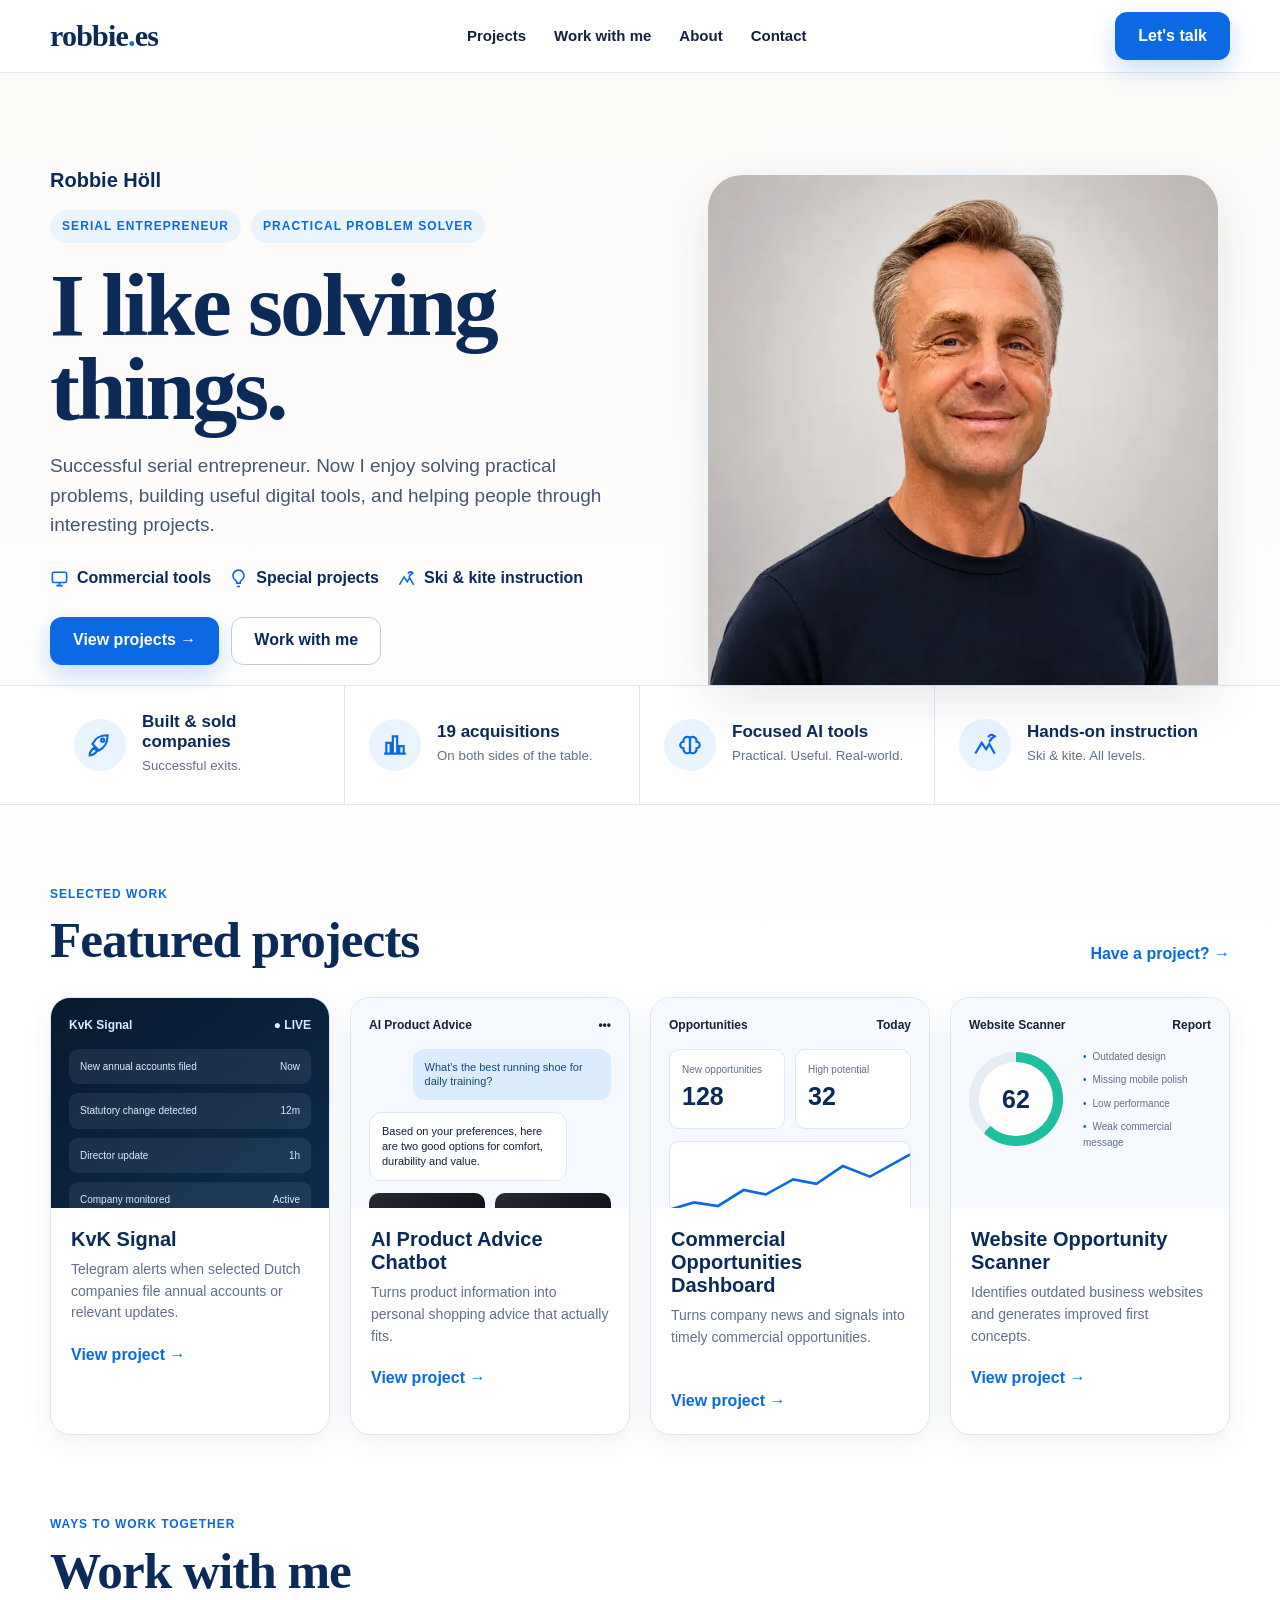
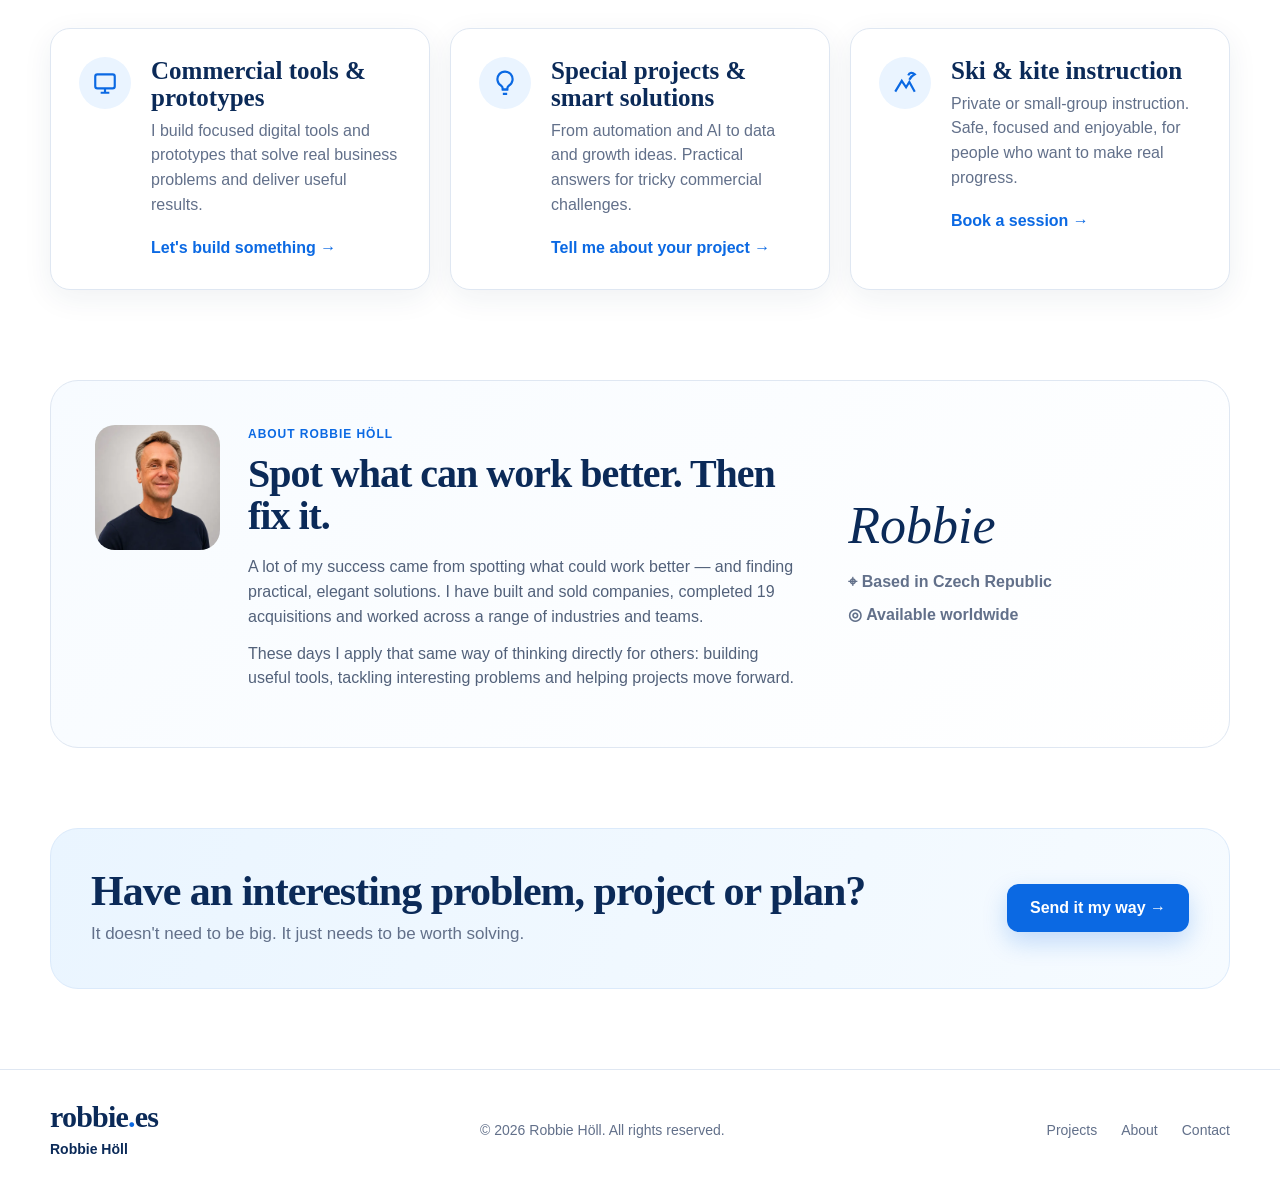
==== 2/index.html @ a3612c38 "Add an optimized comparison site at /2. Extract embedded portraits to shared assets and keep the new" ====
<!doctype html>
<html lang="en">
<head>
  <meta charset="utf-8">
  <meta name="viewport" content="width=device-width, initial-scale=1">
  <meta name="description" content="Robbie Höll — serial entrepreneur, practical problem solver and builder of focused commercial tools.">
  <title>Robbie Höll — I like solving things | robbie.es</title>
    <link rel="stylesheet" href="styles.css">
  <link rel="icon" href="../favicon.svg" type="image/svg+xml">
</head>
<body>
  <header class="site-header">
    <div class="container nav">
      <a class="brand" href="../index.html" aria-label="Robbie Höll home">robbie<span>.</span>es</a>
      <nav class="nav-links" id="navLinks">
        <a href="#projects">Projects</a>
        <a href="#work">Work with me</a>
        <a href="#about">About</a>
        <a href="#contact">Contact</a>
      </nav>
      <a class="btn btn-primary desktop-cta" href="#contact">Let's talk</a>
      <button class="menu-btn" aria-label="Open menu" onclick="document.getElementById('navLinks').classList.toggle('open')">☰</button>
    </div>
  </header>

  <main id="top">
    <section class="hero">
      <div class="container hero-grid">
        <div>
          <div style="font-weight:800;color:var(--navy);font-size:20px;margin-bottom:14px;">Robbie Höll</div>
          <div class="eyebrows">
            <span class="pill">Serial entrepreneur</span>
            <span class="pill">Practical problem solver</span>
          </div>
          <h1>I like solving<br>things.</h1>
          <p class="hero-copy">Successful serial entrepreneur. Now I enjoy solving practical problems, building useful digital tools, and helping people through interesting projects.</p>
          <div class="hero-tags">
            <span>
              <svg viewBox="0 0 24 24" fill="none" stroke="currentColor" stroke-width="2"><rect x="3" y="4" width="18" height="13" rx="2"/><path d="M8 21h8M12 17v4"/></svg>
              Commercial tools
            </span>
            <span>
              <svg viewBox="0 0 24 24" fill="none" stroke="currentColor" stroke-width="2"><path d="M9 18h6M10 22h4"/><path d="M8.5 14.5A7 7 0 1 1 15.5 14.5C14.5 15.3 14 16 14 18h-4c0-2-.5-2.7-1.5-3.5Z"/></svg>
              Special projects
            </span>
            <span>
              <svg viewBox="0 0 24 24" fill="none" stroke="currentColor" stroke-width="2"><path d="m3 20 6-10 4 6 3-5 5 9"/><path d="M14 6c1-3 4-3 6-1-2 1-4 3-5 5"/></svg>
              Ski & kite instruction
            </span>
          </div>
          <div class="hero-actions">
            <a class="btn btn-primary" href="#projects">View projects →</a>
            <a class="btn btn-secondary" href="#work">Work with me</a>
          </div>
        </div>
        <div class="portrait-wrap">
          <picture>
            <source type="image/webp" srcset="../assets/robbie-portrait-640.webp 640w, ../assets/robbie-portrait-980.webp 980w, ../assets/robbie-portrait.webp 1254w" sizes="(max-width: 640px) 92vw, 510px">
            <img class="portrait" src="../assets/robbie-portrait.jpg" width="510" height="510" alt="Robbie Höll" fetchpriority="high" decoding="async">
          </picture>
        </div>
      </div>
      <div class="proof-strip">
        <div class="container proof-grid">
          <div class="proof-item">
            <div class="icon-circle"><svg viewBox="0 0 24 24" fill="none" stroke="currentColor" stroke-width="2"><path d="M4.5 16.5c-1.5 1.5-2 4-2 5 1 0 3.5-.5 5-2l2-2-3-3-2 2Z"/><path d="M9 15 5 11c3-6 7-8 14-8 0 7-2 11-8 14Z"/><circle cx="14.5" cy="7.5" r="1.5"/></svg></div>
            <div><strong>Built & sold companies</strong><small>Successful exits.</small></div>
          </div>
          <div class="proof-item">
            <div class="icon-circle"><svg viewBox="0 0 24 24" fill="none" stroke="currentColor" stroke-width="2"><path d="M4 20V10h4v10M10 20V4h4v16M16 20v-7h4v7M2 20h20"/></svg></div>
            <div><strong>19 acquisitions</strong><small>On both sides of the table.</small></div>
          </div>
          <div class="proof-item">
            <div class="icon-circle"><svg viewBox="0 0 24 24" fill="none" stroke="currentColor" stroke-width="2"><path d="M9.5 4.5A3.5 3.5 0 0 0 6 8v1a3 3 0 0 0 0 6v1a3.5 3.5 0 0 0 6 2.5V5.5a3.5 3.5 0 0 0-2.5-1Z"/><path d="M14.5 4.5A3.5 3.5 0 0 1 18 8v1a3 3 0 0 1 0 6v1a3.5 3.5 0 0 1-6 2.5V5.5a3.5 3.5 0 0 1 2.5-1Z"/></svg></div>
            <div><strong>Focused AI tools</strong><small>Practical. Useful. Real-world.</small></div>
          </div>
          <div class="proof-item">
            <div class="icon-circle"><svg viewBox="0 0 24 24" fill="none" stroke="currentColor" stroke-width="2"><path d="m3 20 6-10 4 6 3-5 5 9"/><path d="M15 5c1-3 4-3 6-1-2 1-4 3-5 5"/></svg></div>
            <div><strong>Hands-on instruction</strong><small>Ski & kite. All levels.</small></div>
          </div>
        </div>
      </div>
    </section>

    <section id="projects">
      <div class="container">
        <div class="section-head">
          <div>
            <div class="section-kicker">Selected work</div>
            <h2>Featured projects</h2>
          </div>
          <a class="section-link" href="#contact">Have a project? →</a>
        </div>

        <div class="projects">
          <article class="card">
            <div class="project-visual dark-ui">
              <div class="mock-top"><span>KvK Signal</span><span>● LIVE</span></div>
              <div class="mock-list">
                <div class="mock-row"><span>New annual accounts filed</span><span>Now</span></div>
                <div class="mock-row"><span>Statutory change detected</span><span>12m</span></div>
                <div class="mock-row"><span>Director update</span><span>1h</span></div>
                <div class="mock-row"><span>Company monitored</span><span>Active</span></div>
              </div>
            </div>
            <div class="project-body">
              <h3>KvK Signal</h3>
              <p>Telegram alerts when selected Dutch companies file annual accounts or relevant updates.</p>
              <button class="text-link" onclick="openProject('kvk')">View project →</button>
            </div>
          </article>

          <article class="card">
            <div class="project-visual light-ui">
              <div class="mock-top"><span>AI Product Advice</span><span>•••</span></div>
              <div class="chat">
                <div class="bubble user">What's the best running shoe for daily training?</div>
                <div class="bubble ai">Based on your preferences, here are two good options for comfort, durability and value.</div>
                <div class="shoe-row"><div class="shoe"></div><div class="shoe"></div></div>
              </div>
            </div>
            <div class="project-body">
              <h3>AI Product Advice Chatbot</h3>
              <p>Turns product information into personal shopping advice that actually fits.</p>
              <button class="text-link" onclick="openProject('chatbot')">View project →</button>
            </div>
          </article>

          <article class="card">
            <div class="project-visual light-ui">
              <div class="mock-top"><span>Opportunities</span><span>Today</span></div>
              <div class="metrics">
                <div class="metric"><span>New opportunities</span><strong>128</strong></div>
                <div class="metric"><span>High potential</span><strong>32</strong></div>
              </div>
              <div class="chart">
                <svg viewBox="0 0 300 90" preserveAspectRatio="none">
                  <polyline fill="none" stroke="#0b69e3" stroke-width="3" points="0,76 30,68 60,72 92,54 120,59 154,42 183,47 216,27 250,39 300,14"/>
                </svg>
              </div>
            </div>
            <div class="project-body">
              <h3>Commercial Opportunities Dashboard</h3>
              <p>Turns company news and signals into timely commercial opportunities.</p>
              <button class="text-link" onclick="openProject('dashboard')">View project →</button>
            </div>
          </article>

          <article class="card">
            <div class="project-visual light-ui">
              <div class="mock-top"><span>Website Scanner</span><span>Report</span></div>
              <div class="scanner">
                <div class="score"><strong>62</strong></div>
                <div class="issues">
                  <div>Outdated design</div>
                  <div>Missing mobile polish</div>
                  <div>Low performance</div>
                  <div>Weak commercial message</div>
                </div>
              </div>
            </div>
            <div class="project-body">
              <h3>Website Opportunity Scanner</h3>
              <p>Identifies outdated business websites and generates improved first concepts.</p>
              <button class="text-link" onclick="openProject('scanner')">View project →</button>
            </div>
          </article>
        </div>
      </div>
    </section>

    <section id="work" style="padding-top:0">
      <div class="container">
        <div class="section-head">
          <div>
            <div class="section-kicker">Ways to work together</div>
            <h2>Work with me</h2>
          </div>
        </div>
        <div class="services">
          <article class="card service">
            <div class="icon-circle"><svg viewBox="0 0 24 24" fill="none" stroke="currentColor" stroke-width="2"><rect x="3" y="4" width="18" height="13" rx="2"/><path d="M8 21h8M12 17v4"/></svg></div>
            <div><h3>Commercial tools & prototypes</h3><p>I build focused digital tools and prototypes that solve real business problems and deliver useful results.</p><a class="text-link" href="#contact">Let's build something →</a></div>
          </article>
          <article class="card service">
            <div class="icon-circle"><svg viewBox="0 0 24 24" fill="none" stroke="currentColor" stroke-width="2"><path d="M9 18h6M10 22h4"/><path d="M8.5 14.5A7 7 0 1 1 15.5 14.5C14.5 15.3 14 16 14 18h-4c0-2-.5-2.7-1.5-3.5Z"/></svg></div>
            <div><h3>Special projects & smart solutions</h3><p>From automation and AI to data and growth ideas. Practical answers for tricky commercial challenges.</p><a class="text-link" href="#contact">Tell me about your project →</a></div>
          </article>
          <article class="card service">
            <div class="icon-circle"><svg viewBox="0 0 24 24" fill="none" stroke="currentColor" stroke-width="2"><path d="m3 20 6-10 4 6 3-5 5 9"/><path d="M15 5c1-3 4-3 6-1-2 1-4 3-5 5"/></svg></div>
            <div><h3>Ski & kite instruction</h3><p>Private or small-group instruction. Safe, focused and enjoyable, for people who want to make real progress.</p><a class="text-link" href="#contact">Book a session →</a></div>
          </article>
        </div>
      </div>
    </section>

    <section id="about" style="padding-top:10px">
      <div class="container about">
        <div class="about-main">
          <picture>
            <source type="image/webp" srcset="../assets/robbie-portrait-640.webp 640w, ../assets/robbie-portrait-980.webp 980w" sizes="125px">
            <img class="about-photo" src="../assets/robbie-portrait.jpg" width="125" height="125" alt="Robbie Höll" loading="lazy" decoding="async">
          </picture>
          <div>
            <div class="section-kicker">About Robbie Höll</div>
            <h2 style="font-size:40px;margin-bottom:18px">Spot what can work better. Then fix it.</h2>
            <p>A lot of my success came from spotting what could work better — and finding practical, elegant solutions. I have built and sold companies, completed 19 acquisitions and worked across a range of industries and teams.</p>
            <p>These days I apply that same way of thinking directly for others: building useful tools, tackling interesting problems and helping projects move forward.</p>
          </div>
        </div>
        <div>
          <div class="signature">Robbie</div>
          <div class="location">
            <span>⌖ Based in Czech Republic</span>
            <span>◎ Available worldwide</span>
          </div>
        </div>
      </div>
    </section>

    <section id="contact" style="padding-top:0">
      <div class="container cta">
        <div>
          <h2>Have an interesting problem, project or plan?</h2>
          <p>It doesn't need to be big. It just needs to be worth solving.</p>
        </div>
        <a class="btn btn-primary" href="mailto:info@robbie.es?subject=An%20interesting%20project">Send it my way →</a>
      </div>
    </section>
  </main>

  <footer>
    <div class="container footer-grid">
      <div><a class="brand" href="#top">robbie<span>.</span>es</a><div style="margin-top:6px;color:var(--navy);font-weight:750;">Robbie Höll</div></div>
      <span>© 2026 Robbie Höll. All rights reserved.</span>
      <div class="footer-links">
        <a href="#projects">Projects</a>
        <a href="#about">About</a>
        <a href="#contact">Contact</a>
      </div>
    </div>
  </footer>

  <div class="modal" id="projectModal" onclick="if(event.target===this) closeProject()">
    <div class="modal-card">
      <button class="close" onclick="closeProject()" aria-label="Close">×</button>
      <div id="modalContent"></div>
    </div>
  </div>

  <script src="main.js" defer></script>
</body>
</html>
---- 2/styles.css ----
:root {
      --navy:#0b2a58;
      --blue:#0b69e3;
      --blue-2:#2f8cff;
      --ink:#13213a;
      --muted:#62708a;
      --line:#dfe7f2;
      --soft:#f4f8fd;
      --warm:#fbfaf7;
      --white:#ffffff;
      --shadow:0 18px 50px rgba(21,45,82,.10);
      --radius:20px;
      --serif: Georgia, "Times New Roman", serif;
      --sans: Inter, ui-sans-serif, -apple-system, BlinkMacSystemFont, "Segoe UI", sans-serif;
    }

    * { box-sizing:border-box; }
    html { scroll-behavior:smooth; }
    body {
      margin:0;
      font-family:var(--sans);
      color:var(--ink);
      background:linear-gradient(180deg,var(--warm) 0,#fff 36%);
      line-height:1.55;
    }
    a { color:inherit; text-decoration:none; }
    button, input, textarea { font:inherit; }
    .container { width:min(1180px, calc(100% - 40px)); margin:auto; }

    .site-header {
      position:sticky; top:0; z-index:20;
      backdrop-filter: blur(16px);
      background:rgba(255,255,255,.88);
      border-bottom:1px solid rgba(223,231,242,.9);
    }
    .nav {
      min-height:72px; display:flex; align-items:center; justify-content:space-between; gap:24px;
    }
    .brand {
      font:700 30px/1 var(--serif);
      color:var(--navy);
      letter-spacing:-.8px;
    }
    .brand span { color:var(--blue); }
    .nav-links { display:flex; align-items:center; gap:28px; font-weight:650; font-size:15px; }
    .nav-links a:hover { color:var(--blue); }
    .btn {
      display:inline-flex; align-items:center; justify-content:center; gap:10px;
      min-height:48px; padding:0 22px; border-radius:12px; border:1px solid transparent;
      font-weight:750; cursor:pointer; transition:.2s ease;
    }
    .btn-primary { background:var(--blue); color:white; box-shadow:0 10px 24px rgba(11,105,227,.22); }
    .btn-primary:hover { transform:translateY(-2px); background:#075fcf; }
    .btn-secondary { background:white; color:var(--navy); border-color:#bfcce0; }
    .btn-secondary:hover { border-color:var(--blue); color:var(--blue); }
    .menu-btn { display:none; border:0; background:none; font-size:26px; }

    .hero {
      padding:72px 0 0;
      overflow:hidden;
    }
    .hero-grid {
      display:grid; grid-template-columns:1.05fr .95fr; align-items:center; gap:56px;
    }
    .eyebrows { display:flex; flex-wrap:wrap; gap:10px; margin-bottom:20px; }
    .pill {
      padding:7px 12px; border-radius:999px; background:#eaf4ff; color:var(--blue);
      font-size:12px; letter-spacing:.09em; font-weight:850; text-transform:uppercase;
    }
    h1 {
      margin:0 0 20px; font:700 clamp(58px,7vw,96px)/.94 var(--serif);
      color:var(--navy); letter-spacing:-3px;
    }
    .hero-copy { font-size:19px; color:#465570; max-width:650px; }
    .hero-tags { display:flex; flex-wrap:wrap; gap:18px; margin:26px 0; color:var(--navy); font-weight:700; }
    .hero-tags span { display:flex; align-items:center; gap:8px; }
    .hero-tags svg { width:19px; height:19px; color:var(--blue); }
    .hero-actions { display:flex; flex-wrap:wrap; gap:12px; }

    .portrait-wrap {
      min-height:540px; display:flex; align-items:flex-end; justify-content:center;
      position:relative; width:100%;
    }
    .portrait-wrap::before {
      content:""; position:absolute; width:520px; height:520px; border-radius:50%;
      background:radial-gradient(circle at 40% 38%, #e9f4ff 0, #f7fbff 42%, transparent 70%);
      z-index:0;
    }
    .portrait {
      position:relative; z-index:1; display:block; width:min(100%,510px); max-width:510px;
      aspect-ratio:1 / 1; height:auto;
      object-fit:cover; object-position:center 18%;
      border-radius:34px 34px 0 0;
      filter:saturate(.96) contrast(1.02);
      box-shadow:var(--shadow);
    }
    .portrait-wrap picture { display:block; width:min(100%,510px); }

    .proof-strip {
      margin-top:0; border-top:1px solid var(--line); border-bottom:1px solid var(--line);
      background:rgba(255,255,255,.86);
    }
    .proof-grid {
      display:grid; grid-template-columns:repeat(4,1fr);
    }
    .proof-item {
      display:flex; gap:16px; align-items:center; padding:26px 24px;
      border-right:1px solid var(--line);
    }
    .proof-item:last-child { border-right:0; }
    .icon-circle {
      width:52px; height:52px; flex:0 0 52px; border-radius:50%;
      display:grid; place-items:center; background:#eaf4ff; color:var(--blue);
    }
    .icon-circle svg { width:26px; height:26px; }
    .proof-item strong { display:block; color:var(--navy); font-size:17px; line-height:1.2; }
    .proof-item small { color:var(--muted); }

    section { padding:80px 0; }
    .section-head {
      display:flex; align-items:end; justify-content:space-between; gap:20px; margin-bottom:30px;
    }
    h2 { margin:0; font:700 clamp(38px,4vw,54px)/1.05 var(--serif); color:var(--navy); letter-spacing:-1px; }
    .section-kicker { color:var(--blue); font-weight:800; letter-spacing:.08em; text-transform:uppercase; font-size:12px; margin-bottom:10px; }
    .section-link { color:var(--blue); font-weight:800; }

    .projects { display:grid; grid-template-columns:repeat(4,1fr); gap:20px; }
    .card {
      background:white; border:1px solid var(--line); border-radius:var(--radius); overflow:hidden;
      box-shadow:0 8px 30px rgba(24,53,89,.07); transition:.22s ease;
    }
    .card:hover { transform:translateY(-5px); box-shadow:var(--shadow); }
    .project-visual { height:210px; padding:18px; position:relative; overflow:hidden; }
    .dark-ui { background:linear-gradient(145deg,#071a2f,#0d2b4d); color:#dcecff; }
    .light-ui { background:#f6f9fd; }
    .project-body { padding:20px; }
    .project-body h3 { margin:0 0 8px; color:var(--navy); font-size:20px; line-height:1.16; }
    .project-body p { margin:0 0 18px; color:var(--muted); font-size:14px; min-height:66px; }
    .text-link { color:var(--blue); font-weight:800; cursor:pointer; border:0; background:none; padding:0; }

    .mock-top { display:flex; justify-content:space-between; align-items:center; font-size:12px; font-weight:800; margin-bottom:14px; }
    .mock-list { display:grid; gap:9px; }
    .mock-row {
      display:flex; justify-content:space-between; gap:8px; padding:10px 11px;
      border-radius:9px; background:rgba(255,255,255,.075); font-size:10px;
    }
    .chat { display:grid; gap:12px; }
    .bubble { max-width:82%; padding:11px 12px; border-radius:12px; font-size:11px; line-height:1.35; }
    .bubble.user { margin-left:auto; background:#dcecff; color:#16477e; }
    .bubble.ai { background:white; border:1px solid var(--line); }
    .shoe-row { display:flex; gap:10px; }
    .shoe { flex:1; height:52px; border-radius:10px; background:linear-gradient(145deg,#272b33,#080a0d); position:relative; }
    .shoe:after { content:""; position:absolute; width:60%; height:12px; border-radius:99px 99px 30px 30px; background:#fff; opacity:.9; bottom:8px; left:20%; transform:skewX(-15deg); }
    .metrics { display:grid; grid-template-columns:1fr 1fr; gap:10px; }
    .metric { padding:12px; border-radius:10px; background:white; border:1px solid var(--line); }
    .metric span { display:block; color:var(--muted); font-size:10px; }
    .metric strong { font-size:25px; color:var(--navy); }
    .chart {
      margin-top:12px; height:82px; background:white; border:1px solid var(--line); border-radius:10px;
      position:relative; overflow:hidden;
    }
    .chart svg { width:100%; height:100%; }
    .scanner { display:grid; grid-template-columns:100px 1fr; gap:14px; align-items:center; }
    .score {
      width:94px; height:94px; border-radius:50%; display:grid; place-items:center;
      background:conic-gradient(#1dbf9f 0 62%, #e6edf5 62%);
      position:relative;
    }
    .score:before { content:""; position:absolute; inset:10px; border-radius:50%; background:white; }
    .score strong { position:relative; font-size:25px; color:var(--navy); }
    .issues { display:grid; gap:8px; font-size:10px; color:var(--muted); }
    .issues div::before { content:"•"; color:var(--blue); margin-right:6px; }

    .services { display:grid; grid-template-columns:repeat(3,1fr); gap:20px; }
    .service { padding:28px; display:flex; gap:20px; }
    .service h3 { margin:0 0 8px; font:700 25px/1.08 var(--serif); color:var(--navy); }
    .service p { margin:0 0 18px; color:var(--muted); }

    .about {
      display:grid; grid-template-columns:1.35fr .65fr; gap:54px; align-items:center;
      background:linear-gradient(135deg,#f7fbff,#fff); border:1px solid var(--line);
      border-radius:28px; padding:44px;
    }
    .about-main { display:grid; grid-template-columns:125px 1fr; gap:28px; align-items:start; }
    .about-photo { width:125px; height:125px; object-fit:cover; border-radius:20px; }
    .about p { color:#52617a; margin:0 0 12px; }
    .signature { font:italic 52px/1 "Brush Script MT", cursive; color:var(--navy); }
    .location { margin-top:18px; display:grid; gap:8px; color:var(--muted); font-weight:650; }

    .cta {
      padding:40px; border-radius:28px; background:linear-gradient(110deg,#eaf5ff,#f6fbff);
      display:flex; align-items:center; justify-content:space-between; gap:30px;
      border:1px solid #dbeafb;
    }
    .cta h2 { font-size:42px; }
    .cta p { margin:8px 0 0; color:var(--muted); font-size:17px; }

    footer { padding:32px 0 42px; border-top:1px solid var(--line); }
    .footer-grid { display:flex; justify-content:space-between; gap:20px; align-items:center; color:var(--muted); font-size:14px; }
    .footer-links { display:flex; gap:24px; }

    .modal {
      position:fixed; inset:0; display:none; place-items:center; background:rgba(5,19,39,.7);
      z-index:50; padding:24px;
    }
    .modal.open { display:grid; }
    .modal-card {
      width:min(700px,100%); max-height:88vh; overflow:auto; background:white; border-radius:24px;
      box-shadow:0 30px 90px rgba(0,0,0,.35); padding:34px; position:relative;
    }
    .modal-card h3 { margin:0 0 12px; font:700 34px/1.1 var(--serif); color:var(--navy); }
    .modal-card p { color:var(--muted); }
    .close {
      position:absolute; right:18px; top:16px; border:0; background:#eef4fa; border-radius:50%;
      width:38px; height:38px; font-size:23px; cursor:pointer;
    }

    @media (max-width: 980px) {
      .nav-links { display:none; position:absolute; top:72px; left:0; right:0; background:white; padding:22px; flex-direction:column; border-bottom:1px solid var(--line); }
      .nav-links.open { display:flex; }
      .menu-btn { display:block; }
      .desktop-cta { display:none; }
      .hero-grid { grid-template-columns:1fr; }
      .portrait-wrap { min-height:auto; }
      .portrait { border-radius:30px; }
      .proof-grid { grid-template-columns:1fr 1fr; }
      .proof-item:nth-child(2) { border-right:0; }
      .proof-item:nth-child(-n+2) { border-bottom:1px solid var(--line); }
      .projects { grid-template-columns:1fr 1fr; }
      .services { grid-template-columns:1fr; }
      .about { grid-template-columns:1fr; }
      .cta { flex-direction:column; align-items:flex-start; }
    }
    @media (max-width: 640px) {
      .container { width:min(100% - 26px,1180px); }
      .hero { padding-top:46px; }
      h1 { font-size:58px; }
      .portrait-wrap::before { width:330px; height:330px; }
      .proof-grid, .projects { grid-template-columns:1fr; }
      .proof-item { border-right:0; border-bottom:1px solid var(--line); }
      .section-head { align-items:flex-start; flex-direction:column; }
      .about { padding:26px; }
      .about-main { grid-template-columns:1fr; }
      .cta { padding:28px; }
      .cta h2 { font-size:34px; }
      .footer-grid { flex-direction:column; align-items:flex-start; }
    }
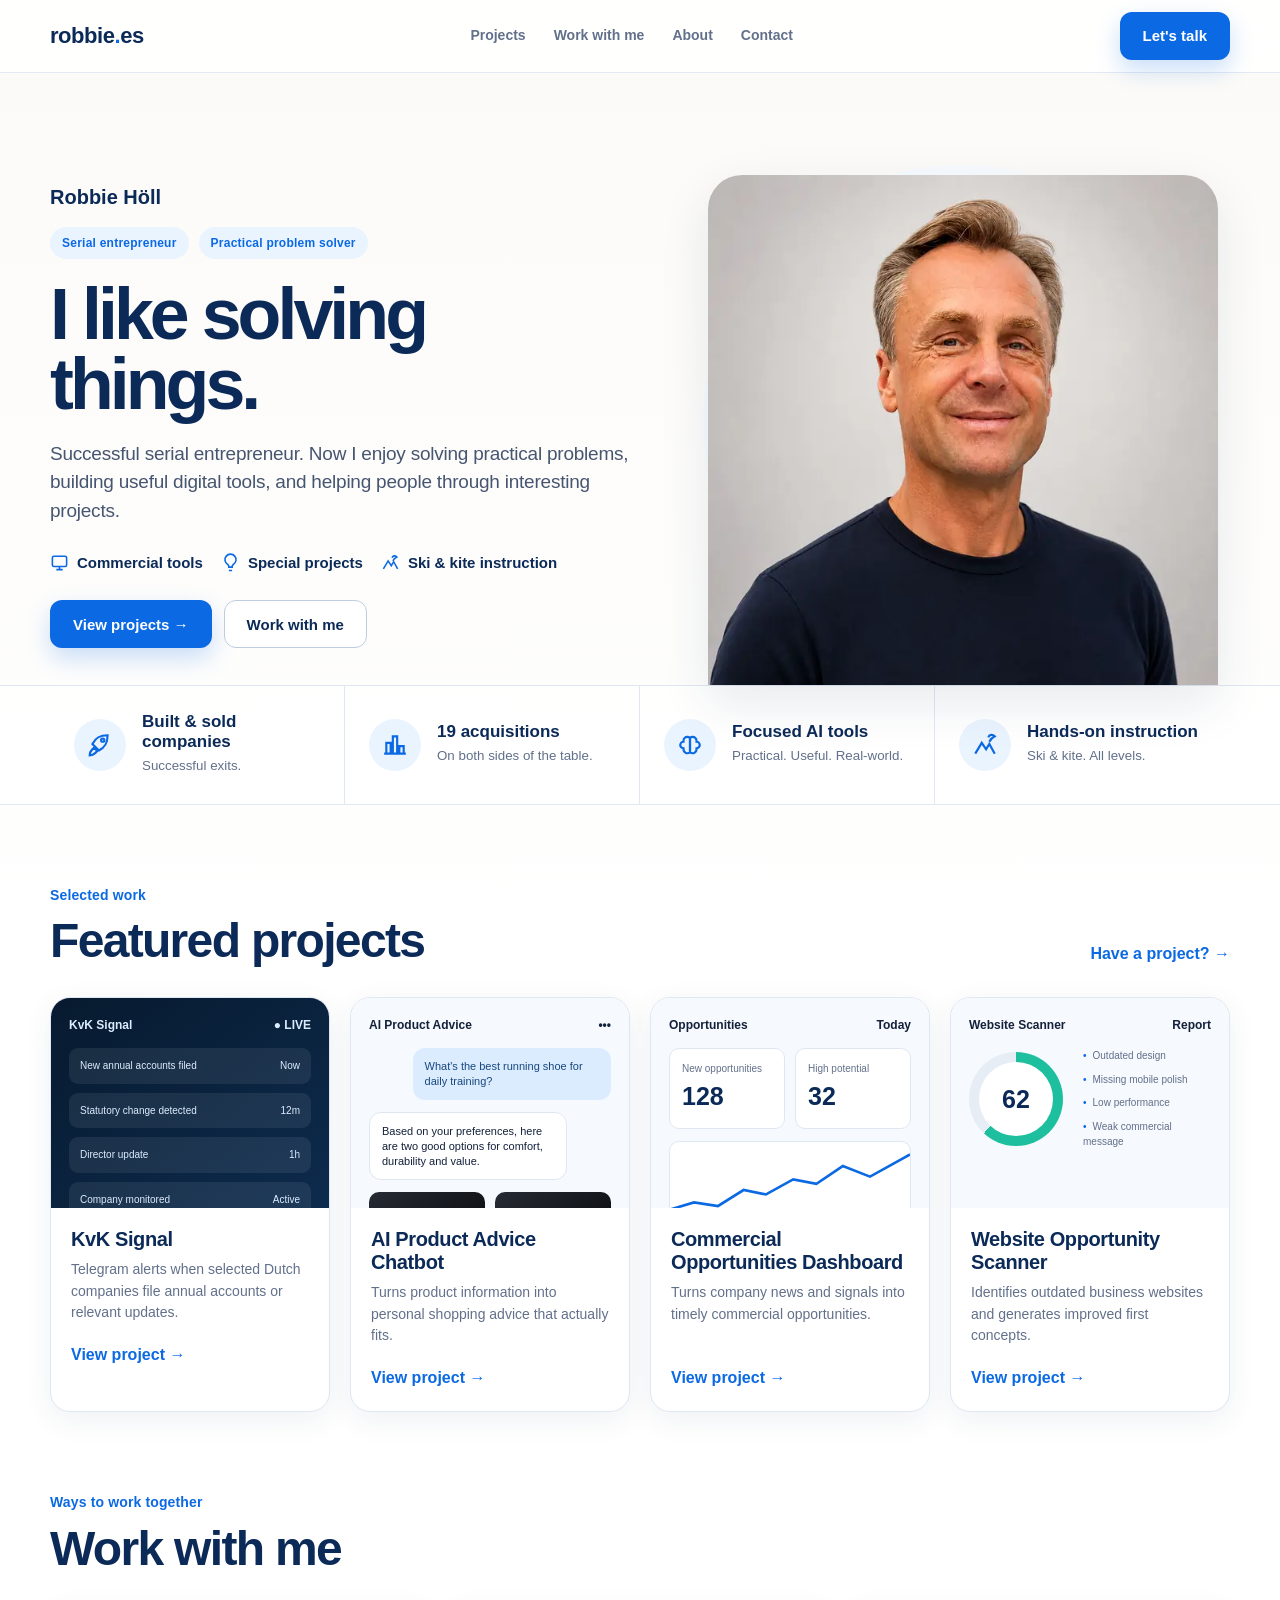
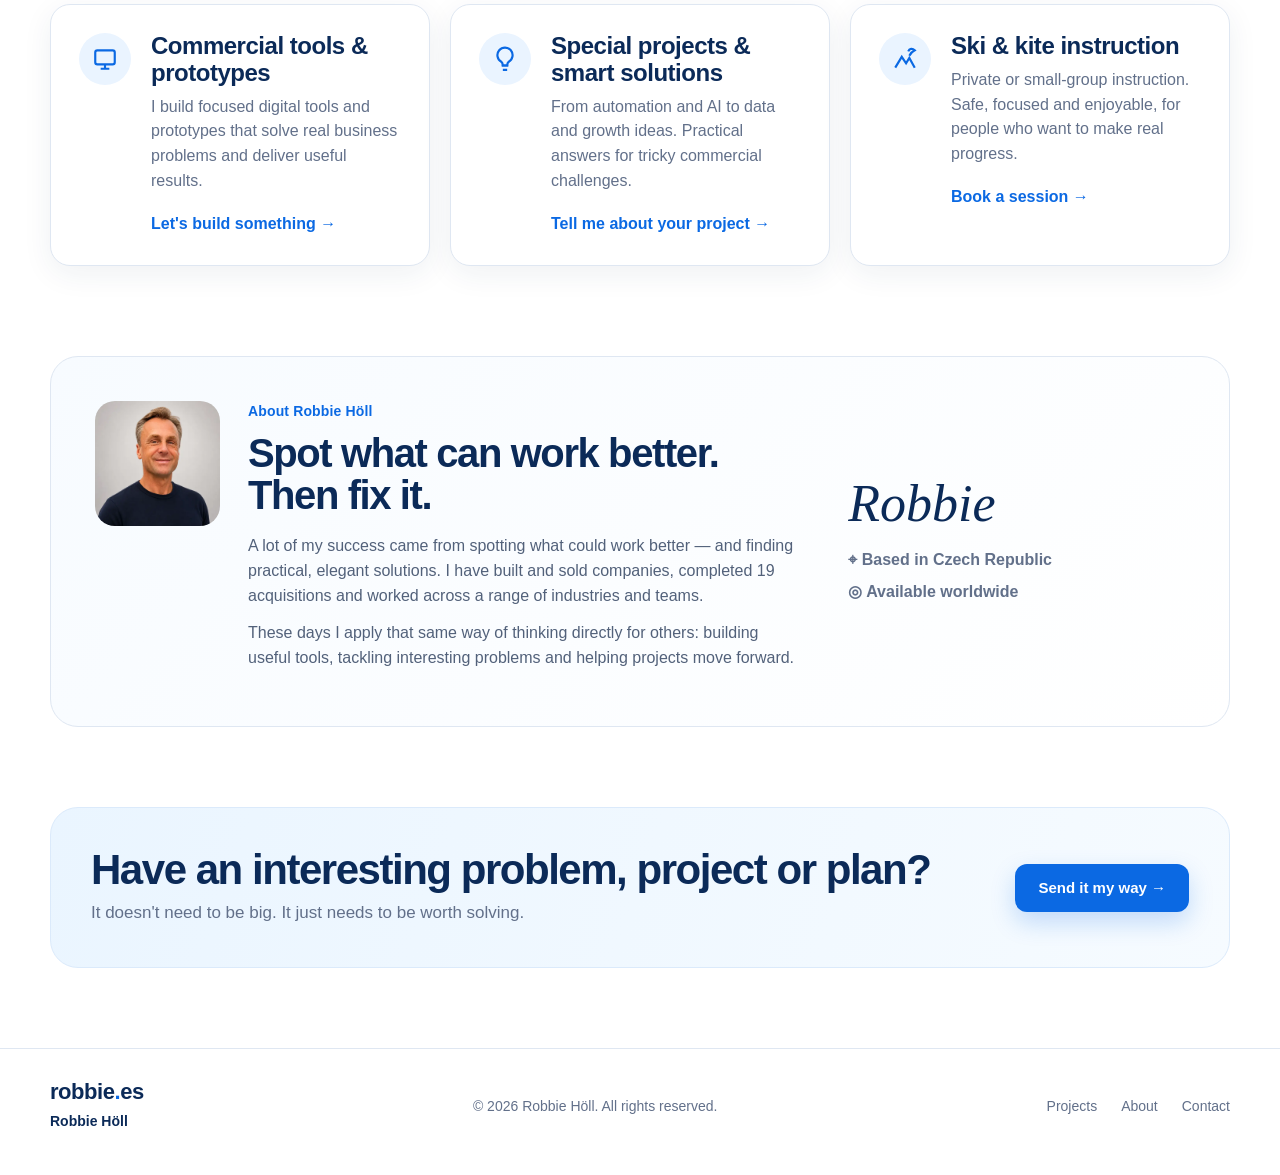
==== commit 9bee1af9: "Calm the /2 typography to match the main site. Replace Georgia/Inter with the same system font stack" ====
--- a/2/index.html
+++ b/2/index.html
@@ -5,7 +5,7 @@
   <meta name="viewport" content="width=device-width, initial-scale=1">
   <meta name="description" content="Robbie Höll — serial entrepreneur, practical problem solver and builder of focused commercial tools.">
   <title>Robbie Höll — I like solving things | robbie.es</title>
-    <link rel="stylesheet" href="styles.css">
+    <link rel="stylesheet" href="styles.css?v=20260730h">
   <link rel="icon" href="../favicon.svg" type="image/svg+xml">
 </head>
 <body>
--- a/2/styles.css
+++ b/2/styles.css
@@ -10,18 +10,18 @@
       --white:#ffffff;
       --shadow:0 18px 50px rgba(21,45,82,.10);
       --radius:20px;
-      --serif: Georgia, "Times New Roman", serif;
-      --sans: Inter, ui-sans-serif, -apple-system, BlinkMacSystemFont, "Segoe UI", sans-serif;
+      --font:-apple-system,BlinkMacSystemFont,"SF Pro Display","SF Pro Text","Helvetica Neue",Arial,sans-serif;
     }
 
     * { box-sizing:border-box; }
     html { scroll-behavior:smooth; }
     body {
       margin:0;
-      font-family:var(--sans);
+      font-family:var(--font);
       color:var(--ink);
       background:linear-gradient(180deg,var(--warm) 0,#fff 36%);
       line-height:1.55;
+      -webkit-font-smoothing:antialiased;
     }
     a { color:inherit; text-decoration:none; }
     button, input, textarea { font:inherit; }
@@ -37,17 +37,17 @@
       min-height:72px; display:flex; align-items:center; justify-content:space-between; gap:24px;
     }
     .brand {
-      font:700 30px/1 var(--serif);
+      font:730 22px/1 var(--font);
       color:var(--navy);
-      letter-spacing:-.8px;
+      letter-spacing:-.45px;
     }
     .brand span { color:var(--blue); }
-    .nav-links { display:flex; align-items:center; gap:28px; font-weight:650; font-size:15px; }
+    .nav-links { display:flex; align-items:center; gap:28px; font-weight:580; font-size:14px; color:var(--muted); }
     .nav-links a:hover { color:var(--blue); }
     .btn {
       display:inline-flex; align-items:center; justify-content:center; gap:10px;
       min-height:48px; padding:0 22px; border-radius:12px; border:1px solid transparent;
-      font-weight:750; cursor:pointer; transition:.2s ease;
+      font-weight:650; font-size:15px; cursor:pointer; transition:.2s ease;
     }
     .btn-primary { background:var(--blue); color:white; box-shadow:0 10px 24px rgba(11,105,227,.22); }
     .btn-primary:hover { transform:translateY(-2px); background:#075fcf; }
@@ -65,14 +65,14 @@
     .eyebrows { display:flex; flex-wrap:wrap; gap:10px; margin-bottom:20px; }
     .pill {
       padding:7px 12px; border-radius:999px; background:#eaf4ff; color:var(--blue);
-      font-size:12px; letter-spacing:.09em; font-weight:850; text-transform:uppercase;
+      font-size:12px; letter-spacing:.02em; font-weight:700; text-transform:none;
     }
     h1 {
-      margin:0 0 20px; font:700 clamp(58px,7vw,96px)/.94 var(--serif);
-      color:var(--navy); letter-spacing:-3px;
-    }
-    .hero-copy { font-size:19px; color:#465570; max-width:650px; }
-    .hero-tags { display:flex; flex-wrap:wrap; gap:18px; margin:26px 0; color:var(--navy); font-weight:700; }
+      margin:0 0 20px; font:730 clamp(44px,5.6vw,72px)/.98 var(--font);
+      color:var(--navy); letter-spacing:-.055em;
+    }
+    .hero-copy { font-size:19px; color:#465570; max-width:650px; line-height:1.5; letter-spacing:-.012em; }
+    .hero-tags { display:flex; flex-wrap:wrap; gap:18px; margin:26px 0; color:var(--navy); font-weight:650; font-size:15px; }
     .hero-tags span { display:flex; align-items:center; gap:8px; }
     .hero-tags svg { width:19px; height:19px; color:var(--blue); }
     .hero-actions { display:flex; flex-wrap:wrap; gap:12px; }
@@ -120,8 +120,8 @@
     .section-head {
       display:flex; align-items:end; justify-content:space-between; gap:20px; margin-bottom:30px;
     }
-    h2 { margin:0; font:700 clamp(38px,4vw,54px)/1.05 var(--serif); color:var(--navy); letter-spacing:-1px; }
-    .section-kicker { color:var(--blue); font-weight:800; letter-spacing:.08em; text-transform:uppercase; font-size:12px; margin-bottom:10px; }
+    h2 { margin:0; font:710 clamp(34px,4vw,48px)/1.05 var(--font); color:var(--navy); letter-spacing:-.035em; }
+    .section-kicker { color:var(--blue); font-weight:700; letter-spacing:.01em; text-transform:none; font-size:14px; margin-bottom:10px; }
     .section-link { color:var(--blue); font-weight:800; }
 
     .projects { display:grid; grid-template-columns:repeat(4,1fr); gap:20px; }
@@ -134,7 +134,7 @@
     .dark-ui { background:linear-gradient(145deg,#071a2f,#0d2b4d); color:#dcecff; }
     .light-ui { background:#f6f9fd; }
     .project-body { padding:20px; }
-    .project-body h3 { margin:0 0 8px; color:var(--navy); font-size:20px; line-height:1.16; }
+    .project-body h3 { margin:0 0 8px; color:var(--navy); font-size:20px; line-height:1.16; font-weight:710; letter-spacing:-.02em; }
     .project-body p { margin:0 0 18px; color:var(--muted); font-size:14px; min-height:66px; }
     .text-link { color:var(--blue); font-weight:800; cursor:pointer; border:0; background:none; padding:0; }
 
@@ -173,7 +173,7 @@
 
     .services { display:grid; grid-template-columns:repeat(3,1fr); gap:20px; }
     .service { padding:28px; display:flex; gap:20px; }
-    .service h3 { margin:0 0 8px; font:700 25px/1.08 var(--serif); color:var(--navy); }
+    .service h3 { margin:0 0 8px; font:710 24px/1.12 var(--font); color:var(--navy); letter-spacing:-.02em; }
     .service p { margin:0 0 18px; color:var(--muted); }
 
     .about {
@@ -192,7 +192,7 @@
       display:flex; align-items:center; justify-content:space-between; gap:30px;
       border:1px solid #dbeafb;
     }
-    .cta h2 { font-size:42px; }
+    .cta h2 { font-size:clamp(32px,4vw,42px); letter-spacing:-.035em; font-weight:710; }
     .cta p { margin:8px 0 0; color:var(--muted); font-size:17px; }
 
     footer { padding:32px 0 42px; border-top:1px solid var(--line); }
@@ -208,7 +208,7 @@
       width:min(700px,100%); max-height:88vh; overflow:auto; background:white; border-radius:24px;
       box-shadow:0 30px 90px rgba(0,0,0,.35); padding:34px; position:relative;
     }
-    .modal-card h3 { margin:0 0 12px; font:700 34px/1.1 var(--serif); color:var(--navy); }
+    .modal-card h3 { margin:0 0 12px; font:710 32px/1.1 var(--font); color:var(--navy); letter-spacing:-.03em; }
     .modal-card p { color:var(--muted); }
     .close {
       position:absolute; right:18px; top:16px; border:0; background:#eef4fa; border-radius:50%;
@@ -234,7 +234,7 @@
     @media (max-width: 640px) {
       .container { width:min(100% - 26px,1180px); }
       .hero { padding-top:46px; }
-      h1 { font-size:58px; }
+      h1 { font-size:48px; }
       .portrait-wrap::before { width:330px; height:330px; }
       .proof-grid, .projects { grid-template-columns:1fr; }
       .proof-item { border-right:0; border-bottom:1px solid var(--line); }
